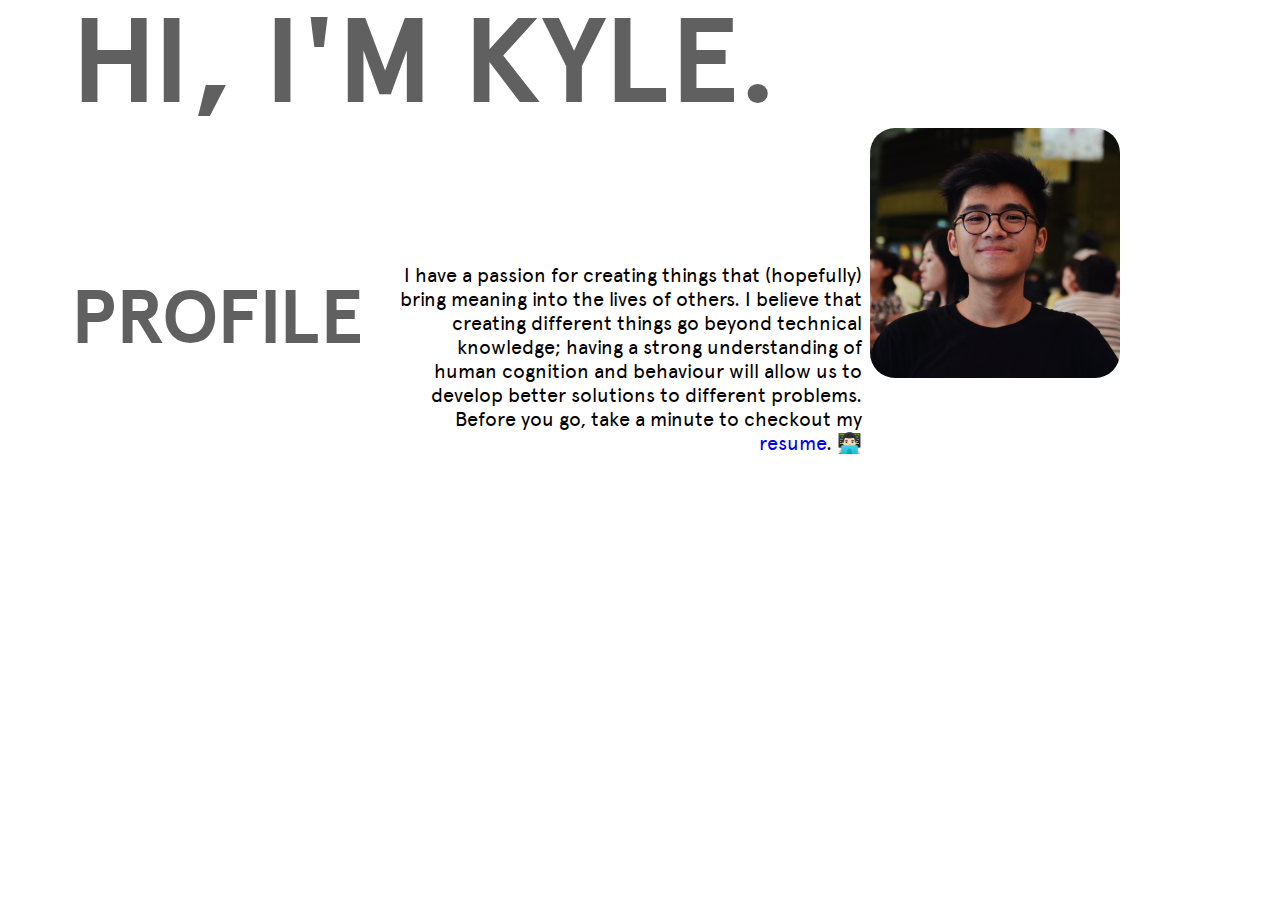
==== index.html @ ce605a23 "cleaned up css files, removed contact/projects portion" ====
<!DOCTYPE html>
<html>
<head>
	<meta charset="utf-8">
  <meta name="viewport" content="width=device-width, initial-scale=1, shrink-to-fit=no">

  <script src="https://code.jquery.com/jquery-3.3.1.slim.min.js" integrity="sha384-q8izX+965DzO0rT7abK41JStQIAqVgRVzpbzo5smXKp4YfRvH+8abtTE1Pi6jizo" crossorigin="anonymous"></script>
    
  <link rel="stylesheet" href="https://stackpath.bootstrapcdn.com/bootstrap/4.1.1/css/bootstrap.min.css" integrity="sha384-WskhaSGFgHYWDcbwN70/dfYBj47jz9qbsMId/iRN3ewGhXQFZCSftd1LZCfmhktB" crossorigin="anonymous">
    
  <link rel="stylesheet" type="text/css" href="style.css">
      
	<link rel="stylesheet" type="text/css" href="website.css">
    
	<link rel="stylesheet" href="https://use.fontawesome.com/releases/v5.5.0/css/all.css" integrity="sha384-B4dIYHKNBt8Bc12p+WXckhzcICo0wtJAoU8YZTY5qE0Id1GSseTk6S+L3BlXeVIU" crossorigin="anonymous">
  
  <script src="website.js"></script>

  <title>Kyle Mas</title>
  </head>

  <body>
      
      <div class="icons">
          <a href="https://github.com/kylemas"><i class="fab fa-github fa-2x red"></i></a>
          <a href="https://www.facebook.com/profile.php?id=698894160"><i class="fab fa-facebook-f fa-2x" href="https://www.facebook.com/profile.php?id=698894160"></i></a>
          <a href="https://www.instagram.com/kylemas/"><i class="fab fa-instagram fa-2x"></i></a>
          <a href="https://www.linkedin.com/in/kylemas/"><i class="fab fa-linkedin-in fa-2x"></i></a>
      </div>

      <div id="fullpage">
          <div class="section landing" id="header">
              <div id="nameheader">
                  <a class="link link--header" href="#" data-letters="HI, I'M KYLE.">HI, I'M KYLE.</a>
              </div>
          </div>

          <div class="section about">
               <a class="link link--about" href="#" data-letters="Profile" id="profile">Profile</a>
                   <div class="aboutmediv">
                       <img src="assets/headshot.jpeg" id="me">

                       <p id="aboutpar">I have a passion for creating things that (hopefully) bring meaning into the lives of others. I believe that creating different things go beyond technical knowledge; having a strong understanding of human cognition and behaviour will allow us to develop better solutions to different problems. 

                       <br>

                       Before you go, take a minute to checkout my <a href="https://drive.google.com/file/d/1k43nYbqTCitQ9Q_d5qOK7Y35mR1n8pC1/view?usp=sharing">resume</a>. 👨🏻‍💻


                       </p>
                   </div>
          </div>

      </div>





  	<script src="https://cdnjs.cloudflare.com/ajax/libs/popper.js/1.14.3/umd/popper.min.js" integrity="sha384-ZMP7rVo3mIykV+2+9J3UJ46jBk0WLaUAdn689aCwoqbBJiSnjAK/l8WvCWPIPm49" crossorigin="anonymous"></script>
    <script src="https://stackpath.bootstrapcdn.com/bootstrap/4.1.3/js/bootstrap.min.js" integrity="sha384-ChfqqxuZUCnJSK3+MXmPNIyE6ZbWh2IMqE241rYiqJxyMiZ6OW/JmZQ5stwEULTy" crossorigin="anonymous"></script>
  </body>

</html>
---- website.css ----
body {
    font-family: 'apercuregular';
}

a {
    text-decoration: none !important;
}

img {
    max-width: 250px;
    max-height: 350px;
    border-radius: 50%;
}

.link {
	outline: none;
	text-decoration: none;
	position: relative;
	font-size: 120px;
	line-height: 1;
	color: #606060;
	display: inline-block;
    font-family: 'apercubold';
}

/* START of Animation for Header */

.link--header {
	text-transform: uppercase;
	font-weight: 900;
	overflow: hidden;
	line-height: 0.9;
	color: #606060;
}

.link--header:hover {
	color: #606060;
}

.link--header::after {
	content: '';
	position: absolute;gi
	height: 16px;
	width: 100%;
	top: 50%;
	margin-top: -8px;
	right: 0;
	background: #F9F9F9;
	transform: translate3d(-100%,0,0);
	transition: transform 0.4s;
	transition-timing-function: cubic-bezier(0.7,0,0.3,1);
}

.link--header:hover::after {
	transform: translate3d(100%,0,0);
}

.link--header::before {
	content: attr(data-letters);
	position: absolute;
	z-index: 2;
	overflow: hidden;
	color:#0080FF;
	white-space: normal;
	width: 0%;
	transition: width 0.2s 0.1s;
}

.link--header:hover::before {
	width: 100%;
}
/* END of Animation for Header */

/* START of Animation for About */


.link--about {
	text-transform: uppercase;
    float: left;
	font-weight: 900;
	overflow: hidden;
	line-height: 0.75;
	color: #606060;
    font-size: 75px;
    float: left;
    padding-top: 2%;
}

.link--about:hover {
	color: #606060;
}

.link--about::after {
	content: '';
	position: absolute;gi
	height: 16px;
	width: 100%;
	top: 50%;
	margin-top: -8px;
	right: 0;
	background: #F9F9F9;
	transform: translate3d(-100%,0,0);
	transition: transform 0.4s;
	transition-timing-function: cubic-bezier(0.7,0,0.3,1);
}

.link--about:hover::after {
	transform: translate3d(100%,0,0);
}

.link--about::before {
	content: attr(data-letters);
	position: absolute;
	z-index: 2;
	overflow: hidden;
	color: #20B2AA;
	white-space: nowrap;
	width: 0%;
	transition: width 0.2s 0.1s;
}

.link--about:hover::before {
	width: 100%;
}

/* END of Animation for About */



p {
    font-size: 20px;;
    margin-left: 2%;
}



.icons {
    position: fixed;
    bottom: 10px;
    right: 10px;
    
}

.fab {
    padding: 0 5px;
    color: 	#484848;
} 


#subheader {
    text-align: left;
    font-size: 30px;
    padding-top: 4%;
}

#fullpage{
    padding: 0 12% 10% 5%;
    background-color: transparent;
}

#aboutpar {
    padding: 15vh 8px 0 30px;
    text-align: right;
    display: table-cell;
    vertical-align: middle;
}

#me{
    float:right;
    border-radius: 10%;
}

.fab{
	font-size: 20px;
}


.otherpages {
	text-align: center;
}

.about {
	font-size: 40px;
	margin-top: 8px;
	text-align: left;
}

#profile{
    padding-top: 18vh;
}

.aboutmediv {
    padding-left: 15%;

}


/*! Generated by Font Squirrel (https://www.fontsquirrel.com) on November 19, 2018 */
@font-face {
    font-family: 'apercumedium_italic';
    src: url('apercu_medium_italic-webfont.woff2') format('woff2'),
         url('apercu_medium_italic-webfont.woff') format('woff');
    font-weight: normal;
    font-style: normal;

}


@font-face {
    font-family: 'apercubold_italic';
    src: url('apercu_bold_italic-webfont.woff2') format('woff2'),
         url('apercu_bold_italic-webfont.woff') format('woff');
    font-weight: normal;
    font-style: normal;

}

@font-face {
    font-family: 'apercumedium';
    src: url('apercu_medium-webfont.woff2') format('woff2'),
         url('apercu_medium-webfont.woff') format('woff');
    font-weight: normal;
    font-style: normal;

}

@font-face {
    font-family: 'apercuitalic';
    src: url('apercu_italic-webfont.woff2') format('woff2'),
         url('apercu_italic-webfont.woff') format('woff');
    font-weight: normal;
    font-style: normal;

}

@font-face {
    font-family: 'aperculight';
    src: url('apercu_light-webfont.woff2') format('woff2'),
         url('apercu_light-webfont.woff') format('woff');
    font-weight: normal;
    font-style: normal;

}

@font-face {
    font-family: 'apercuregular';
    src: url('apercu_regular-webfont.woff2') format('woff2'),
         url('apercu_regular-webfont.woff') format('woff');
    font-weight: normal;
    font-style: normal;
}

@font-face {
    font-family: 'aperculight_italic';
    src: url('apercu_light_italic-webfont.woff2') format('woff2'),
         url('apercu_light_italic-webfont.woff') format('woff');
    font-weight: normal;
    font-style: normal;

}

@font-face {
    font-family: 'apercubold';
    src: url('apercu_bold-webfont.woff2') format('woff2'),
         url('apercu_bold-webfont.woff') format('woff');
    font-weight: normal;
    font-style: normal;

}


@font-face {
    font-family: 'apercu_monoregular';
    src: url('apercu_mono-webfont.woff2') format('woff2'),
         url('apercu_mono-webfont.woff') format('woff');
    font-weight: normal;
    font-style: normal;

}
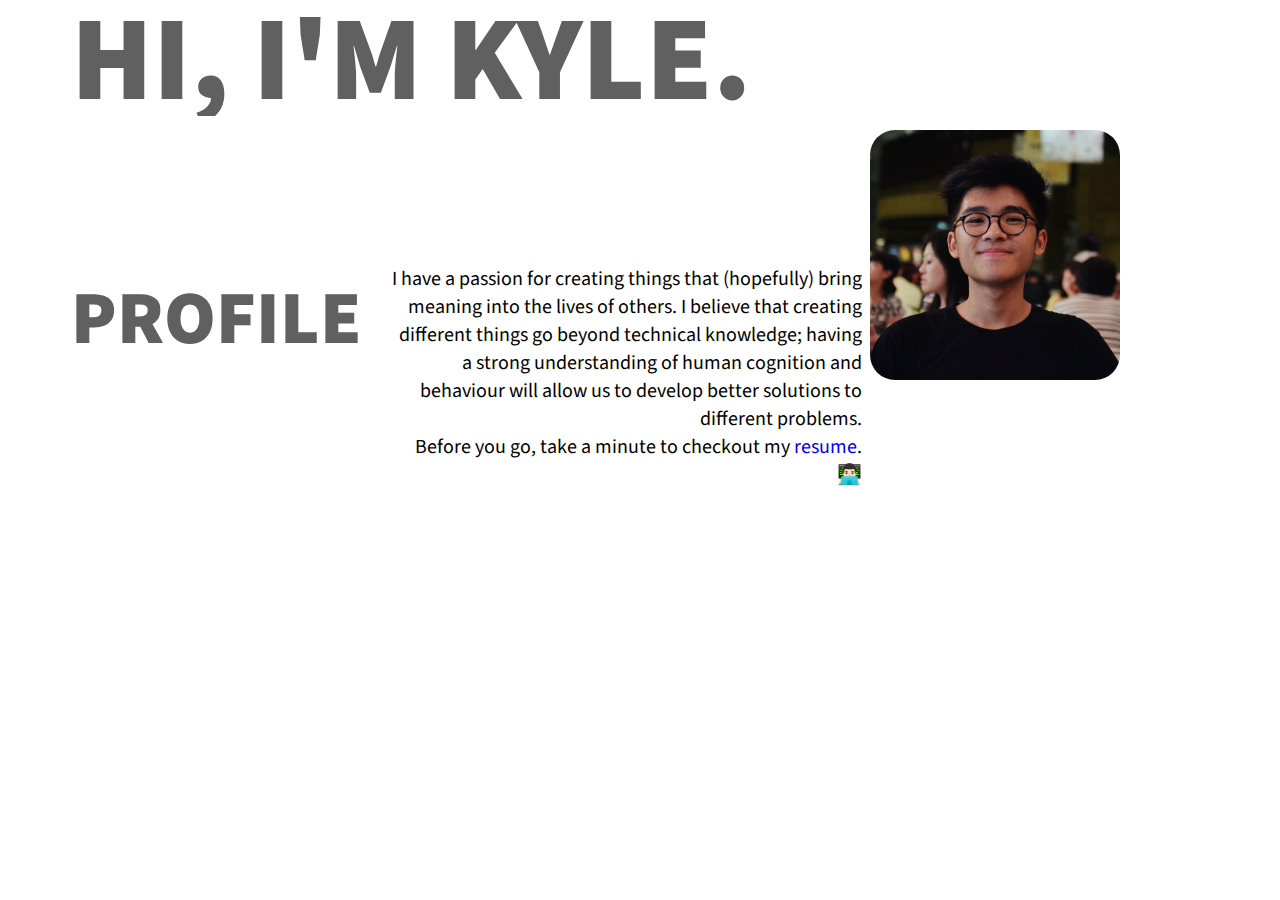
==== commit 81ebc6b2: "fixed fonts, removed apercu files" ====
--- a/index.html
+++ b/index.html
@@ -12,7 +12,7 @@
       
 	<link rel="stylesheet" type="text/css" href="website.css">
     
-	<link rel="stylesheet" href="https://use.fontawesome.com/releases/v5.5.0/css/all.css" integrity="sha384-B4dIYHKNBt8Bc12p+WXckhzcICo0wtJAoU8YZTY5qE0Id1GSseTk6S+L3BlXeVIU" crossorigin="anonymous">
+	<link href="https://fonts.googleapis.com/css?family=Source+Sans+Pro" rel="stylesheet">
   
   <script src="website.js"></script>
 
--- a/website.css
+++ b/website.css
@@ -1,5 +1,5 @@
 body {
-    font-family: 'apercuregular';
+    font-family: 'Source Sans Pro', sans-serif;
 }
 
 a {
@@ -20,7 +20,7 @@
 	line-height: 1;
 	color: #606060;
 	display: inline-block;
-    font-family: 'apercubold';
+    font-family: 'Source Sans Pro', sans-serif;
 }
 
 /* START of Animation for Header */
@@ -193,87 +193,3 @@
     padding-left: 15%;
 
 }
-
-
-/*! Generated by Font Squirrel (https://www.fontsquirrel.com) on November 19, 2018 */
-@font-face {
-    font-family: 'apercumedium_italic';
-    src: url('apercu_medium_italic-webfont.woff2') format('woff2'),
-         url('apercu_medium_italic-webfont.woff') format('woff');
-    font-weight: normal;
-    font-style: normal;
-
-}
-
-
-@font-face {
-    font-family: 'apercubold_italic';
-    src: url('apercu_bold_italic-webfont.woff2') format('woff2'),
-         url('apercu_bold_italic-webfont.woff') format('woff');
-    font-weight: normal;
-    font-style: normal;
-
-}
-
-@font-face {
-    font-family: 'apercumedium';
-    src: url('apercu_medium-webfont.woff2') format('woff2'),
-         url('apercu_medium-webfont.woff') format('woff');
-    font-weight: normal;
-    font-style: normal;
-
-}
-
-@font-face {
-    font-family: 'apercuitalic';
-    src: url('apercu_italic-webfont.woff2') format('woff2'),
-         url('apercu_italic-webfont.woff') format('woff');
-    font-weight: normal;
-    font-style: normal;
-
-}
-
-@font-face {
-    font-family: 'aperculight';
-    src: url('apercu_light-webfont.woff2') format('woff2'),
-         url('apercu_light-webfont.woff') format('woff');
-    font-weight: normal;
-    font-style: normal;
-
-}
-
-@font-face {
-    font-family: 'apercuregular';
-    src: url('apercu_regular-webfont.woff2') format('woff2'),
-         url('apercu_regular-webfont.woff') format('woff');
-    font-weight: normal;
-    font-style: normal;
-}
-
-@font-face {
-    font-family: 'aperculight_italic';
-    src: url('apercu_light_italic-webfont.woff2') format('woff2'),
-         url('apercu_light_italic-webfont.woff') format('woff');
-    font-weight: normal;
-    font-style: normal;
-
-}
-
-@font-face {
-    font-family: 'apercubold';
-    src: url('apercu_bold-webfont.woff2') format('woff2'),
-         url('apercu_bold-webfont.woff') format('woff');
-    font-weight: normal;
-    font-style: normal;
-
-}
-
-
-@font-face {
-    font-family: 'apercu_monoregular';
-    src: url('apercu_mono-webfont.woff2') format('woff2'),
-         url('apercu_mono-webfont.woff') format('woff');
-    font-weight: normal;
-    font-style: normal;
-
-}
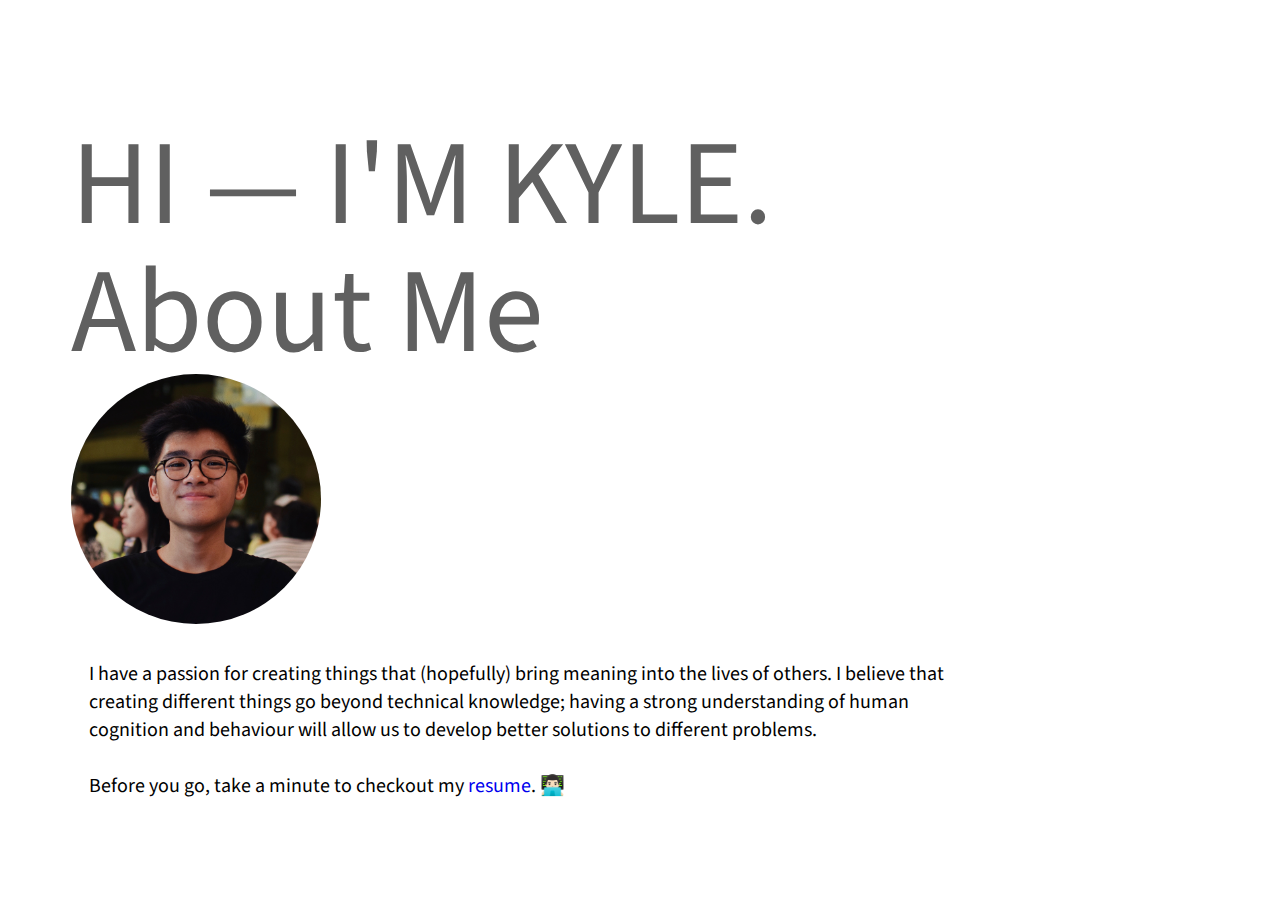
==== commit 759f3e68: "removed animations, fixed more fonts and spacing" ====
--- a/index.html
+++ b/index.html
@@ -7,9 +7,7 @@
   <script src="https://code.jquery.com/jquery-3.3.1.slim.min.js" integrity="sha384-q8izX+965DzO0rT7abK41JStQIAqVgRVzpbzo5smXKp4YfRvH+8abtTE1Pi6jizo" crossorigin="anonymous"></script>
     
   <link rel="stylesheet" href="https://stackpath.bootstrapcdn.com/bootstrap/4.1.1/css/bootstrap.min.css" integrity="sha384-WskhaSGFgHYWDcbwN70/dfYBj47jz9qbsMId/iRN3ewGhXQFZCSftd1LZCfmhktB" crossorigin="anonymous">
-    
-  <link rel="stylesheet" type="text/css" href="style.css">
-      
+     
 	<link rel="stylesheet" type="text/css" href="website.css">
     
 	<link href="https://fonts.googleapis.com/css?family=Source+Sans+Pro" rel="stylesheet">
@@ -20,38 +18,32 @@
   </head>
 
   <body>
-      
-      <div class="icons">
-          <a href="https://github.com/kylemas"><i class="fab fa-github fa-2x red"></i></a>
-          <a href="https://www.facebook.com/profile.php?id=698894160"><i class="fab fa-facebook-f fa-2x" href="https://www.facebook.com/profile.php?id=698894160"></i></a>
-          <a href="https://www.instagram.com/kylemas/"><i class="fab fa-instagram fa-2x"></i></a>
-          <a href="https://www.linkedin.com/in/kylemas/"><i class="fab fa-linkedin-in fa-2x"></i></a>
+      <div class="landing" id="header">
+          <div id="nameheader">
+              <a class="link" href="#">HI — I'M KYLE.</a>
+          </div>
       </div>
 
-      <div id="fullpage">
-          <div class="section landing" id="header">
-              <div id="nameheader">
-                  <a class="link link--header" href="#" data-letters="HI, I'M KYLE.">HI, I'M KYLE.</a>
-              </div>
-          </div>
 
-          <div class="section about">
-               <a class="link link--about" href="#" data-letters="Profile" id="profile">Profile</a>
-                   <div class="aboutmediv">
-                       <img src="assets/headshot.jpeg" id="me">
+        <div class="about">
+          <a class="link" href="#" id="profile">About Me</a>
+            <div class="aboutmediv">
+                  <img src="assets/headshot.jpeg" id="me">
+                  <br>
+                  <p>I have a passion for creating things that (hopefully) bring meaning into the lives of others. I believe that creating different things go beyond technical knowledge; having a strong understanding of human cognition and behaviour will allow us to develop better solutions to different problems. 
+                  <br>
+                  <br>
+                  Before you go, take a minute to checkout my <a href="https://drive.google.com/file/d/1k43nYbqTCitQ9Q_d5qOK7Y35mR1n8pC1/view?usp=sharing">resume</a>. 👨🏻‍💻
+                  </p>
+            </div>
+        </div>
 
-                       <p id="aboutpar">I have a passion for creating things that (hopefully) bring meaning into the lives of others. I believe that creating different things go beyond technical knowledge; having a strong understanding of human cognition and behaviour will allow us to develop better solutions to different problems. 
+    <div class="icons">
+      <a href="https://github.com/kylemas"><i class="fab fa-github fa-2x red"></i></a>
+      <a href="https://www.instagram.com/kylemas/"><i class="fab fa-instagram fa-2x"></i></a>
+      <a href="https://www.linkedin.com/in/kylemas/"><i class="fab fa-linkedin-in fa-2x"></i></a>
+    </div>
 
-                       <br>
-
-                       Before you go, take a minute to checkout my <a href="https://drive.google.com/file/d/1k43nYbqTCitQ9Q_d5qOK7Y35mR1n8pC1/view?usp=sharing">resume</a>. 👨🏻‍💻
-
-
-                       </p>
-                   </div>
-          </div>
-
-      </div>
 
 
 
--- a/website.css
+++ b/website.css
@@ -12,6 +12,12 @@
     border-radius: 50%;
 }
 
+
+.landing {
+    margin-top: 10%;
+    margin-left: 5%;
+}
+
 .link {
 	outline: none;
 	text-decoration: none;
@@ -23,116 +29,10 @@
     font-family: 'Source Sans Pro', sans-serif;
 }
 
-/* START of Animation for Header */
-
-.link--header {
-	text-transform: uppercase;
-	font-weight: 900;
-	overflow: hidden;
-	line-height: 0.9;
-	color: #606060;
-}
-
-.link--header:hover {
-	color: #606060;
-}
-
-.link--header::after {
-	content: '';
-	position: absolute;gi
-	height: 16px;
-	width: 100%;
-	top: 50%;
-	margin-top: -8px;
-	right: 0;
-	background: #F9F9F9;
-	transform: translate3d(-100%,0,0);
-	transition: transform 0.4s;
-	transition-timing-function: cubic-bezier(0.7,0,0.3,1);
-}
-
-.link--header:hover::after {
-	transform: translate3d(100%,0,0);
-}
-
-.link--header::before {
-	content: attr(data-letters);
-	position: absolute;
-	z-index: 2;
-	overflow: hidden;
-	color:#0080FF;
-	white-space: normal;
-	width: 0%;
-	transition: width 0.2s 0.1s;
-}
-
-.link--header:hover::before {
-	width: 100%;
-}
-/* END of Animation for Header */
-
-/* START of Animation for About */
-
-
-.link--about {
-	text-transform: uppercase;
-    float: left;
-	font-weight: 900;
-	overflow: hidden;
-	line-height: 0.75;
-	color: #606060;
-    font-size: 75px;
-    float: left;
-    padding-top: 2%;
-}
-
-.link--about:hover {
-	color: #606060;
-}
-
-.link--about::after {
-	content: '';
-	position: absolute;gi
-	height: 16px;
-	width: 100%;
-	top: 50%;
-	margin-top: -8px;
-	right: 0;
-	background: #F9F9F9;
-	transform: translate3d(-100%,0,0);
-	transition: transform 0.4s;
-	transition-timing-function: cubic-bezier(0.7,0,0.3,1);
-}
-
-.link--about:hover::after {
-	transform: translate3d(100%,0,0);
-}
-
-.link--about::before {
-	content: attr(data-letters);
-	position: absolute;
-	z-index: 2;
-	overflow: hidden;
-	color: #20B2AA;
-	white-space: nowrap;
-	width: 0%;
-	transition: width 0.2s 0.1s;
-}
-
-.link--about:hover::before {
-	width: 100%;
-}
-
-/* END of Animation for About */
-
-
-
 p {
     font-size: 20px;;
     margin-left: 2%;
 }
-
-
 
 .icons {
     position: fixed;
@@ -143,7 +43,7 @@
 
 .fab {
     padding: 0 5px;
-    color: 	#484848;
+    color:  #484848;
 } 
 
 
@@ -153,43 +53,13 @@
     padding-top: 4%;
 }
 
-#fullpage{
-    padding: 0 12% 10% 5%;
-    background-color: transparent;
-}
-
-#aboutpar {
-    padding: 15vh 8px 0 30px;
-    text-align: right;
-    display: table-cell;
-    vertical-align: middle;
-}
-
-#me{
-    float:right;
-    border-radius: 10%;
-}
-
 .fab{
-	font-size: 20px;
-}
-
-
-.otherpages {
-	text-align: center;
+    font-size: 20px;
 }
 
 .about {
-	font-size: 40px;
-	margin-top: 8px;
-	text-align: left;
-}
-
-#profile{
-    padding-top: 18vh;
-}
-
-.aboutmediv {
-    padding-left: 15%;
-
-}
+    font-size: 40px;
+    margin-top: 8px;
+    margin-left: 5%;
+    width: 70%;
+}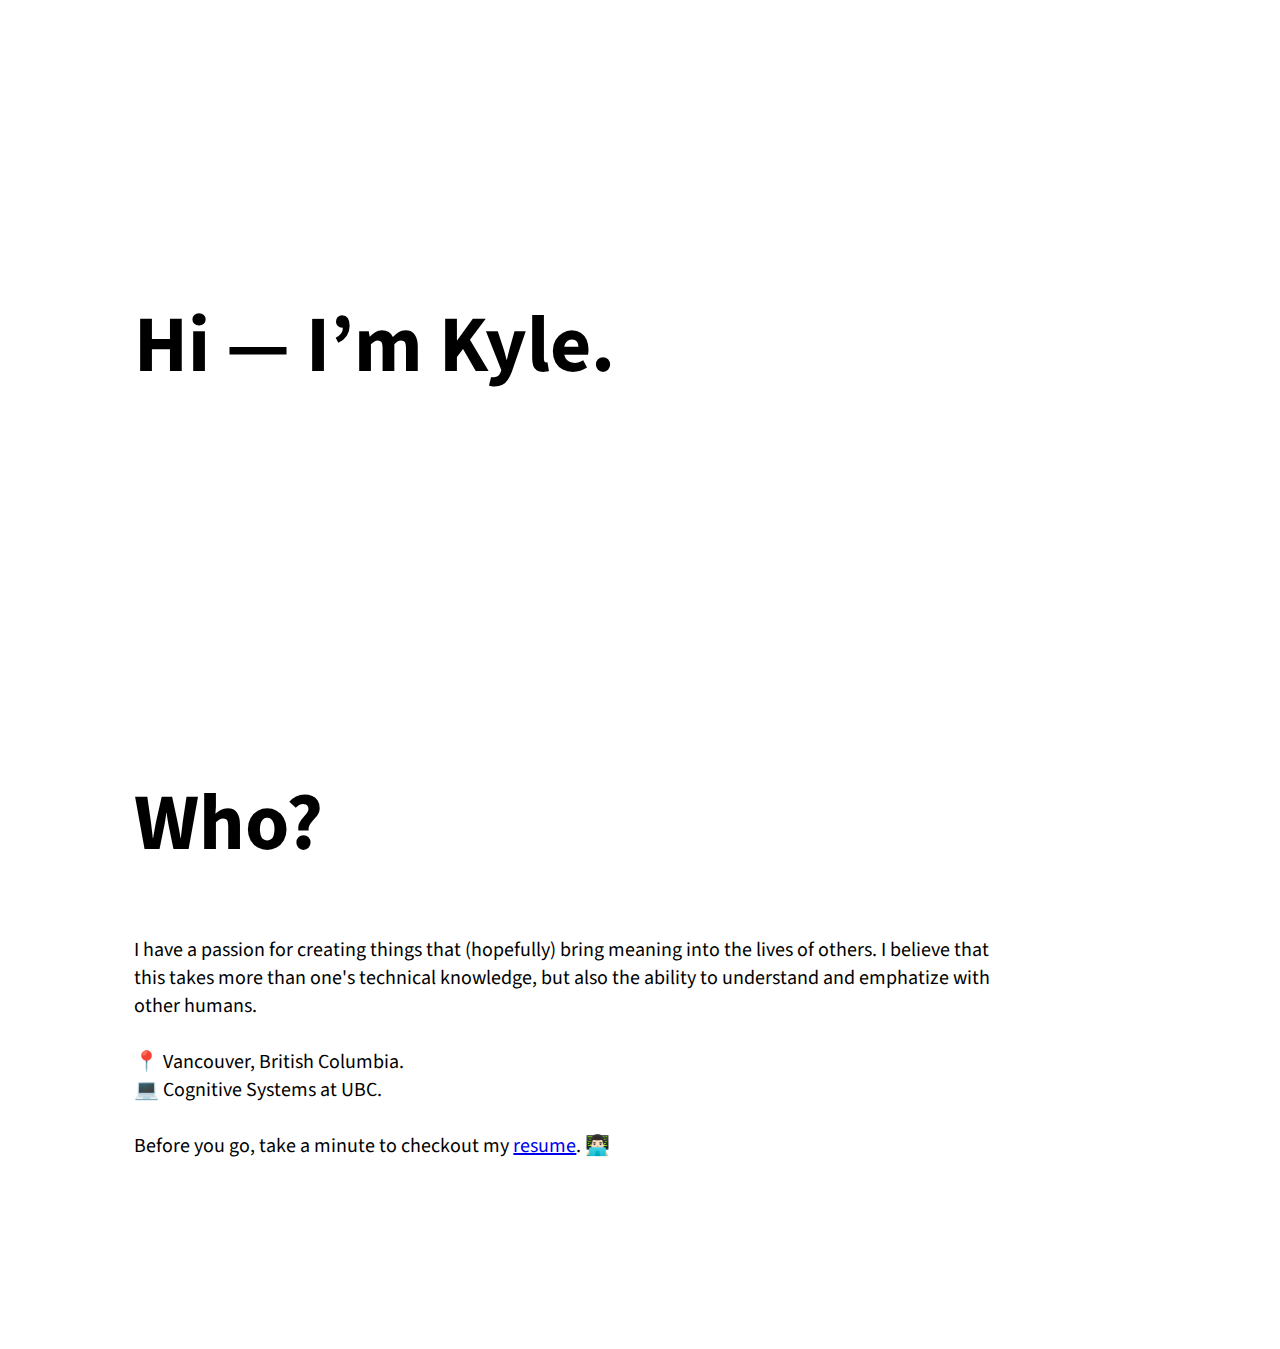
==== commit 0de24eca: "cleaned all files, photo of me commented out, changed profile info" ====
--- a/index.html
+++ b/index.html
@@ -18,25 +18,30 @@
   </head>
 
   <body>
-      <div class="landing" id="header">
-          <div id="nameheader">
-              <a class="link" href="#">HI — I'M KYLE.</a>
-          </div>
-      </div>
+    <div class="landing" id="header">
+        <div id="nameheader">
+            <h1 class="link">Hi — I’m Kyle.</h1>
+        </div>
+    </div>
 
 
-        <div class="about">
-          <a class="link" href="#" id="profile">About Me</a>
-            <div class="aboutmediv">
-                  <img src="assets/headshot.jpeg" id="me">
-                  <br>
-                  <p>I have a passion for creating things that (hopefully) bring meaning into the lives of others. I believe that creating different things go beyond technical knowledge; having a strong understanding of human cognition and behaviour will allow us to develop better solutions to different problems. 
-                  <br>
-                  <br>
-                  Before you go, take a minute to checkout my <a href="https://drive.google.com/file/d/1k43nYbqTCitQ9Q_d5qOK7Y35mR1n8pC1/view?usp=sharing">resume</a>. 👨🏻‍💻
-                  </p>
-            </div>
+    <div class="about">
+      <h1 class="link" id="profile">Who?</h1>
+        <div class="aboutmediv">
+              <!-- <img src="assets/headshot.jpeg" id="me"> -->
+
+              <p id="textme">I have a passion for creating things that (hopefully) bring meaning into the lives of others. I believe that this takes more than one's technical knowledge, but also the ability to understand and emphatize with other humans.
+              <br>
+              <br>
+              📍 Vancouver, British Columbia.
+              <br>
+              💻 Cognitive Systems at UBC.
+              <br>
+              <br>
+              Before you go, take a minute to checkout my <a href="https://drive.google.com/file/d/1k43nYbqTCitQ9Q_d5qOK7Y35mR1n8pC1/view?usp=sharing">resume</a>. 👨🏻‍💻
+              </p>
         </div>
+    </div>
 
     <div class="icons">
       <a href="https://github.com/kylemas"><i class="fab fa-github fa-2x red"></i></a>
--- a/website.css
+++ b/website.css
@@ -2,64 +2,42 @@
     font-family: 'Source Sans Pro', sans-serif;
 }
 
-a {
-    text-decoration: none !important;
+h1:hover {
+    color: #3399FF;
 }
 
 img {
     max-width: 250px;
     max-height: 350px;
     border-radius: 50%;
+    margin-bottom: 2%;
+}
+
+p {
+    font-size: 20px;;
+    margin-top: 2%;
 }
 
 
 .landing {
-    margin-top: 10%;
-    margin-left: 5%;
+    margin-top: 20%;
+    margin-left: 10%;
+    margin-bottom: 23%;
 }
 
 .link {
-	outline: none;
-	text-decoration: none;
 	position: relative;
-	font-size: 120px;
+	font-size: 80px;
 	line-height: 1;
-	color: #606060;
 	display: inline-block;
     font-family: 'Source Sans Pro', sans-serif;
-}
-
-p {
-    font-size: 20px;;
-    margin-left: 2%;
-}
-
-.icons {
-    position: fixed;
-    bottom: 10px;
-    right: 10px;
-    
-}
-
-.fab {
-    padding: 0 5px;
-    color:  #484848;
-} 
-
-
-#subheader {
-    text-align: left;
-    font-size: 30px;
-    padding-top: 4%;
-}
-
-.fab{
-    font-size: 20px;
 }
 
 .about {
     font-size: 40px;
     margin-top: 8px;
-    margin-left: 5%;
+    margin-left: 10%;
+    margin-bottom: 15%;
     width: 70%;
-}+}
+
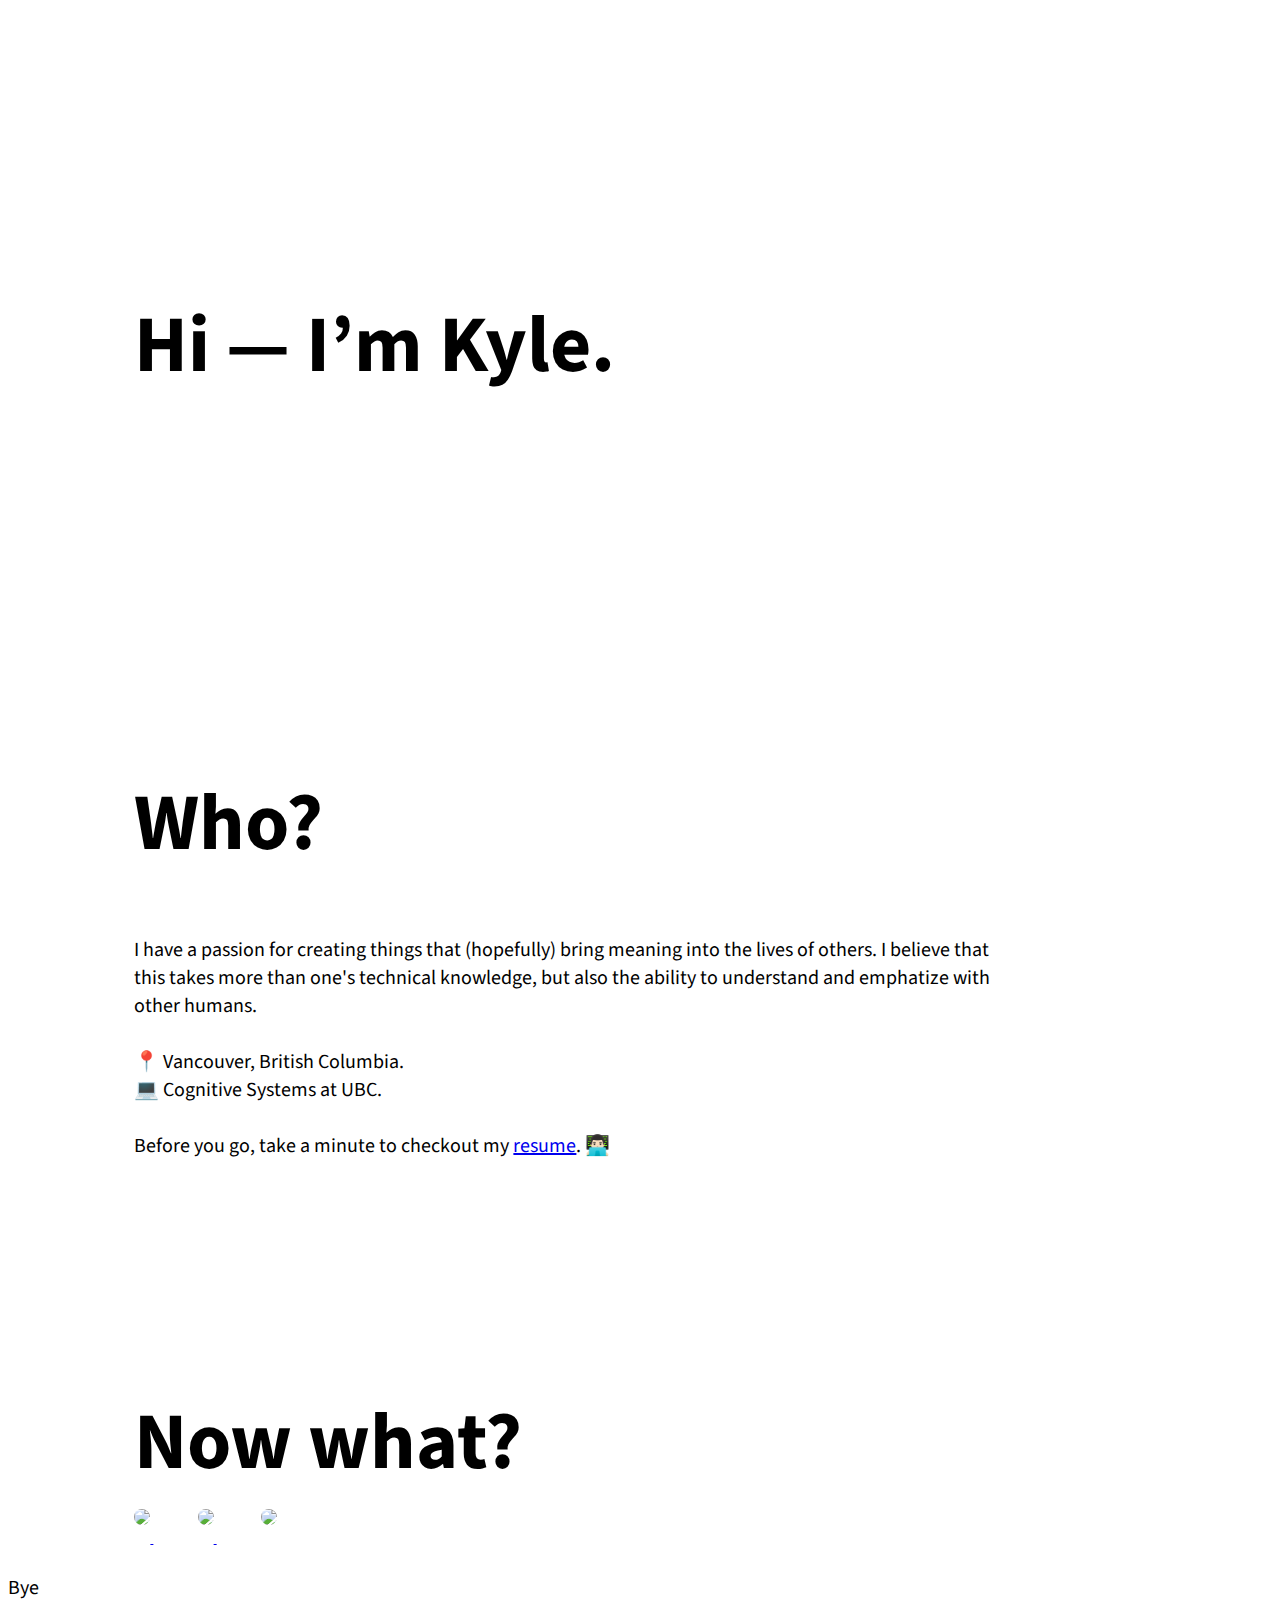
==== commit 6d6e9c33: "added icons" ====
--- a/index.html
+++ b/index.html
@@ -1,16 +1,16 @@
 <!DOCTYPE html>
 <html>
 <head>
-	<meta charset="utf-8">
+  <meta charset="utf-8">
   <meta name="viewport" content="width=device-width, initial-scale=1, shrink-to-fit=no">
 
   <script src="https://code.jquery.com/jquery-3.3.1.slim.min.js" integrity="sha384-q8izX+965DzO0rT7abK41JStQIAqVgRVzpbzo5smXKp4YfRvH+8abtTE1Pi6jizo" crossorigin="anonymous"></script>
     
   <link rel="stylesheet" href="https://stackpath.bootstrapcdn.com/bootstrap/4.1.1/css/bootstrap.min.css" integrity="sha384-WskhaSGFgHYWDcbwN70/dfYBj47jz9qbsMId/iRN3ewGhXQFZCSftd1LZCfmhktB" crossorigin="anonymous">
      
-	<link rel="stylesheet" type="text/css" href="website.css">
+  <link rel="stylesheet" type="text/css" href="website.css">
     
-	<link href="https://fonts.googleapis.com/css?family=Source+Sans+Pro" rel="stylesheet">
+  <link href="https://fonts.googleapis.com/css?family=Source+Sans+Pro" rel="stylesheet">
   
   <script src="website.js"></script>
 
@@ -43,10 +43,24 @@
         </div>
     </div>
 
-    <div class="icons">
-      <a href="https://github.com/kylemas"><i class="fab fa-github fa-2x red"></i></a>
-      <a href="https://www.instagram.com/kylemas/"><i class="fab fa-instagram fa-2x"></i></a>
-      <a href="https://www.linkedin.com/in/kylemas/"><i class="fab fa-linkedin-in fa-2x"></i></a>
+    <div class="contact">
+      <h1 class="link nowwhat">Now what?</h1>
+        <div>
+          <a href="https://github.com/kylemas" class="iconcontainer">
+              <img src="assets/github.svg">
+          </a>
+          <a href="https://www.linkedin.com/in/kylemas/" class="iconcontainer">
+              <img src="assets/linkedin.svg">
+          </a>
+          <a href="https://www.instagram.com/kylemas/" class="iconcontainer">
+              <img src="assets/instagram.svg">
+          </a>
+        </div>
+    </div>
+
+
+    <div class="footer">
+      <p>Bye</p>
     </div>
 
 
@@ -54,7 +68,7 @@
 
 
 
-  	<script src="https://cdnjs.cloudflare.com/ajax/libs/popper.js/1.14.3/umd/popper.min.js" integrity="sha384-ZMP7rVo3mIykV+2+9J3UJ46jBk0WLaUAdn689aCwoqbBJiSnjAK/l8WvCWPIPm49" crossorigin="anonymous"></script>
+    <script src="https://cdnjs.cloudflare.com/ajax/libs/popper.js/1.14.3/umd/popper.min.js" integrity="sha384-ZMP7rVo3mIykV+2+9J3UJ46jBk0WLaUAdn689aCwoqbBJiSnjAK/l8WvCWPIPm49" crossorigin="anonymous"></script>
     <script src="https://stackpath.bootstrapcdn.com/bootstrap/4.1.3/js/bootstrap.min.js" integrity="sha384-ChfqqxuZUCnJSK3+MXmPNIyE6ZbWh2IMqE241rYiqJxyMiZ6OW/JmZQ5stwEULTy" crossorigin="anonymous"></script>
   </body>
 
--- a/website.css
+++ b/website.css
@@ -26,10 +26,10 @@
 }
 
 .link {
-	position: relative;
-	font-size: 80px;
-	line-height: 1;
-	display: inline-block;
+    position: relative;
+    font-size: 80px;
+    line-height: 1;
+    display: inline-block;
     font-family: 'Source Sans Pro', sans-serif;
 }
 
@@ -41,3 +41,15 @@
     width: 70%;
 }
 
+.contact {
+    width: 70%;
+    margin-left: 10%;
+}
+
+.nowwhat {
+    margin-bottom: 3%;
+}
+
+.iconcontainer {
+    margin-right: 5%;
+}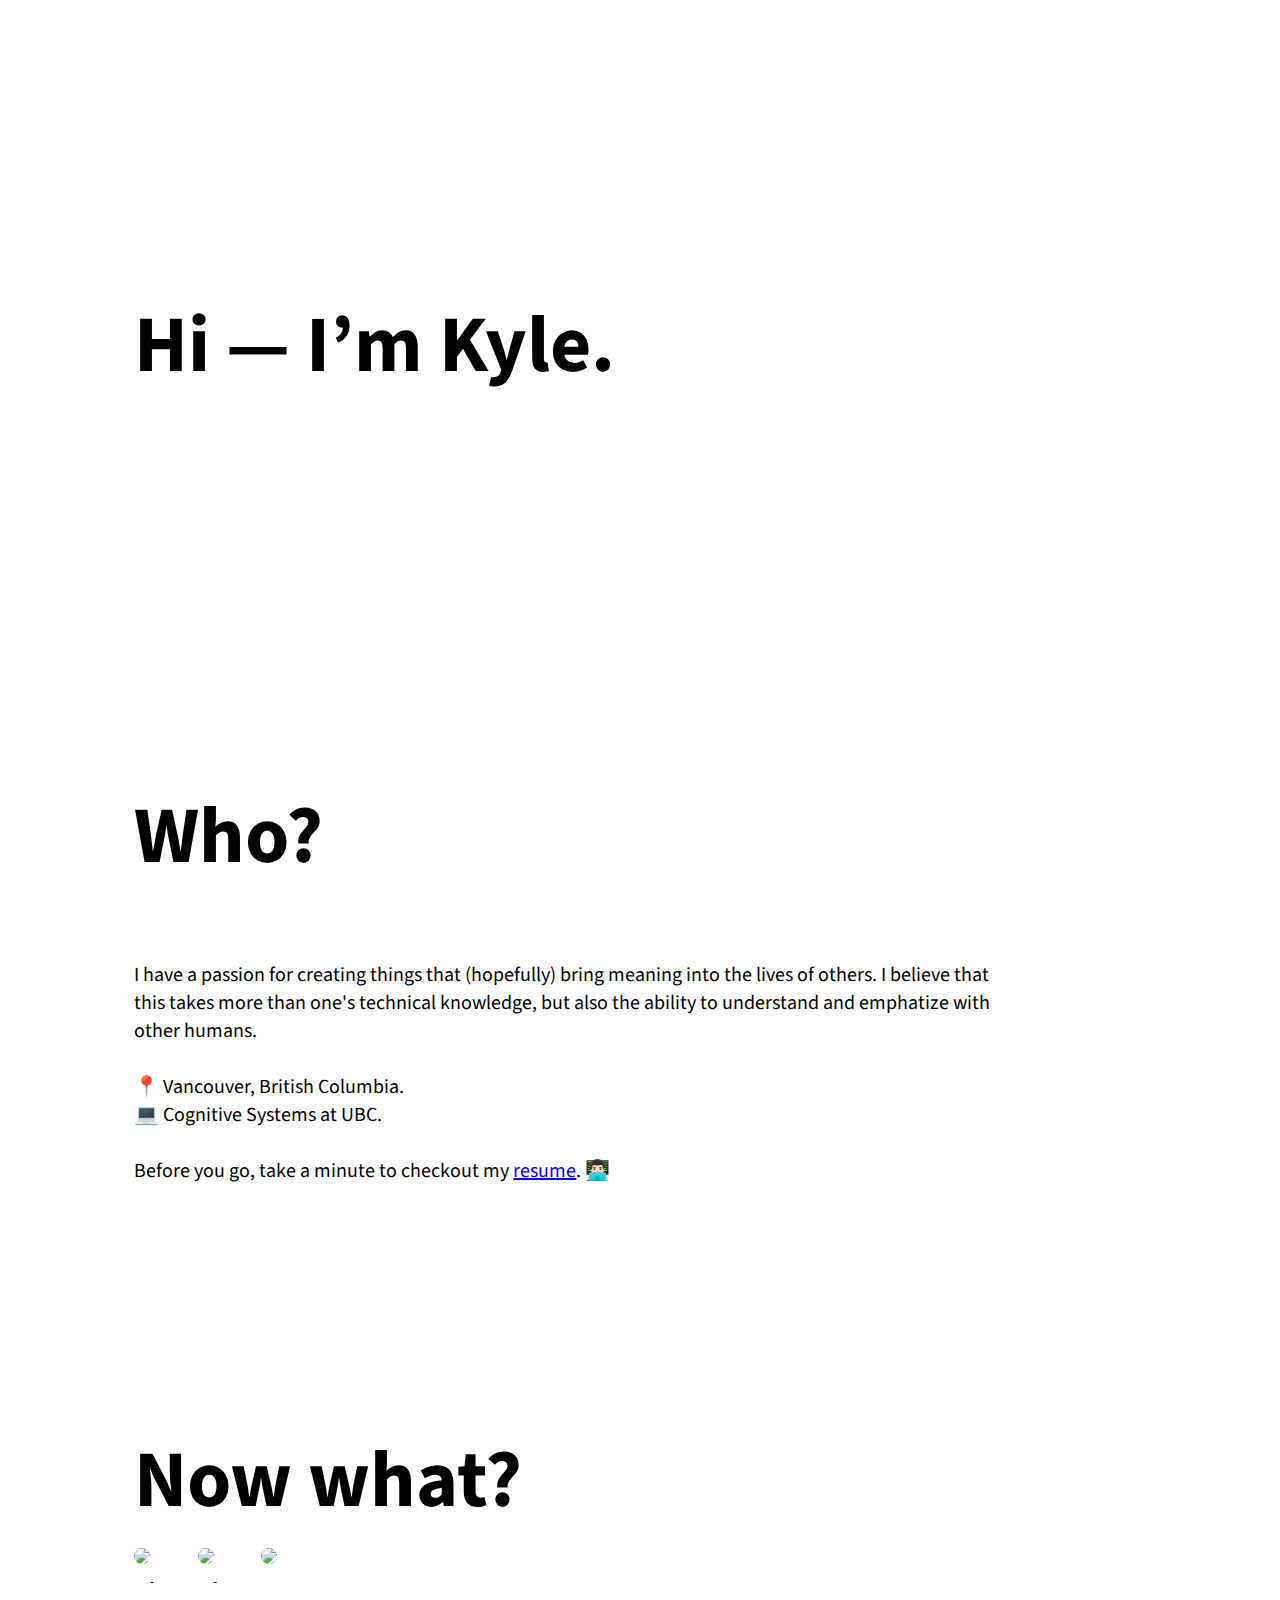
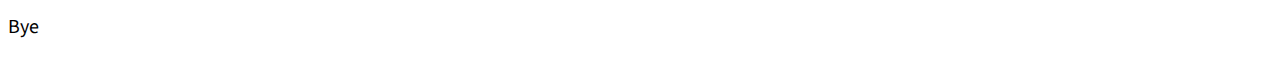
==== commit 96e286cf: "changed h type of other headers" ====
--- a/index.html
+++ b/index.html
@@ -3,8 +3,6 @@
 <head>
   <meta charset="utf-8">
   <meta name="viewport" content="width=device-width, initial-scale=1, shrink-to-fit=no">
-
-  <script src="https://code.jquery.com/jquery-3.3.1.slim.min.js" integrity="sha384-q8izX+965DzO0rT7abK41JStQIAqVgRVzpbzo5smXKp4YfRvH+8abtTE1Pi6jizo" crossorigin="anonymous"></script>
     
   <link rel="stylesheet" href="https://stackpath.bootstrapcdn.com/bootstrap/4.1.1/css/bootstrap.min.css" integrity="sha384-WskhaSGFgHYWDcbwN70/dfYBj47jz9qbsMId/iRN3ewGhXQFZCSftd1LZCfmhktB" crossorigin="anonymous">
      
@@ -20,13 +18,13 @@
   <body>
     <div class="landing" id="header">
         <div id="nameheader">
-            <h1 class="link">Hi — I’m Kyle.</h1>
+            <h1 class="link" id="hi">Hi — I’m Kyle.</h1>
         </div>
     </div>
 
 
     <div class="about">
-      <h1 class="link" id="profile">Who?</h1>
+      <h2 class="link" id="profile">Who?</h2>
         <div class="aboutmediv">
               <!-- <img src="assets/headshot.jpeg" id="me"> -->
 
@@ -44,7 +42,7 @@
     </div>
 
     <div class="contact">
-      <h1 class="link nowwhat">Now what?</h1>
+      <h2 class="link nowwhat">Now what?</h2>
         <div>
           <a href="https://github.com/kylemas" class="iconcontainer">
               <img src="assets/github.svg">
@@ -69,7 +67,12 @@
 
 
     <script src="https://cdnjs.cloudflare.com/ajax/libs/popper.js/1.14.3/umd/popper.min.js" integrity="sha384-ZMP7rVo3mIykV+2+9J3UJ46jBk0WLaUAdn689aCwoqbBJiSnjAK/l8WvCWPIPm49" crossorigin="anonymous"></script>
+    <script
+    src="https://code.jquery.com/jquery-3.3.1.slim.js"
+    integrity="sha256-fNXJFIlca05BIO2Y5zh1xrShK3ME+/lYZ0j+ChxX2DA="
+    crossorigin="anonymous"></script>
     <script src="https://stackpath.bootstrapcdn.com/bootstrap/4.1.3/js/bootstrap.min.js" integrity="sha384-ChfqqxuZUCnJSK3+MXmPNIyE6ZbWh2IMqE241rYiqJxyMiZ6OW/JmZQ5stwEULTy" crossorigin="anonymous"></script>
+    <script src="website.js"></script>
   </body>
 
 </html>